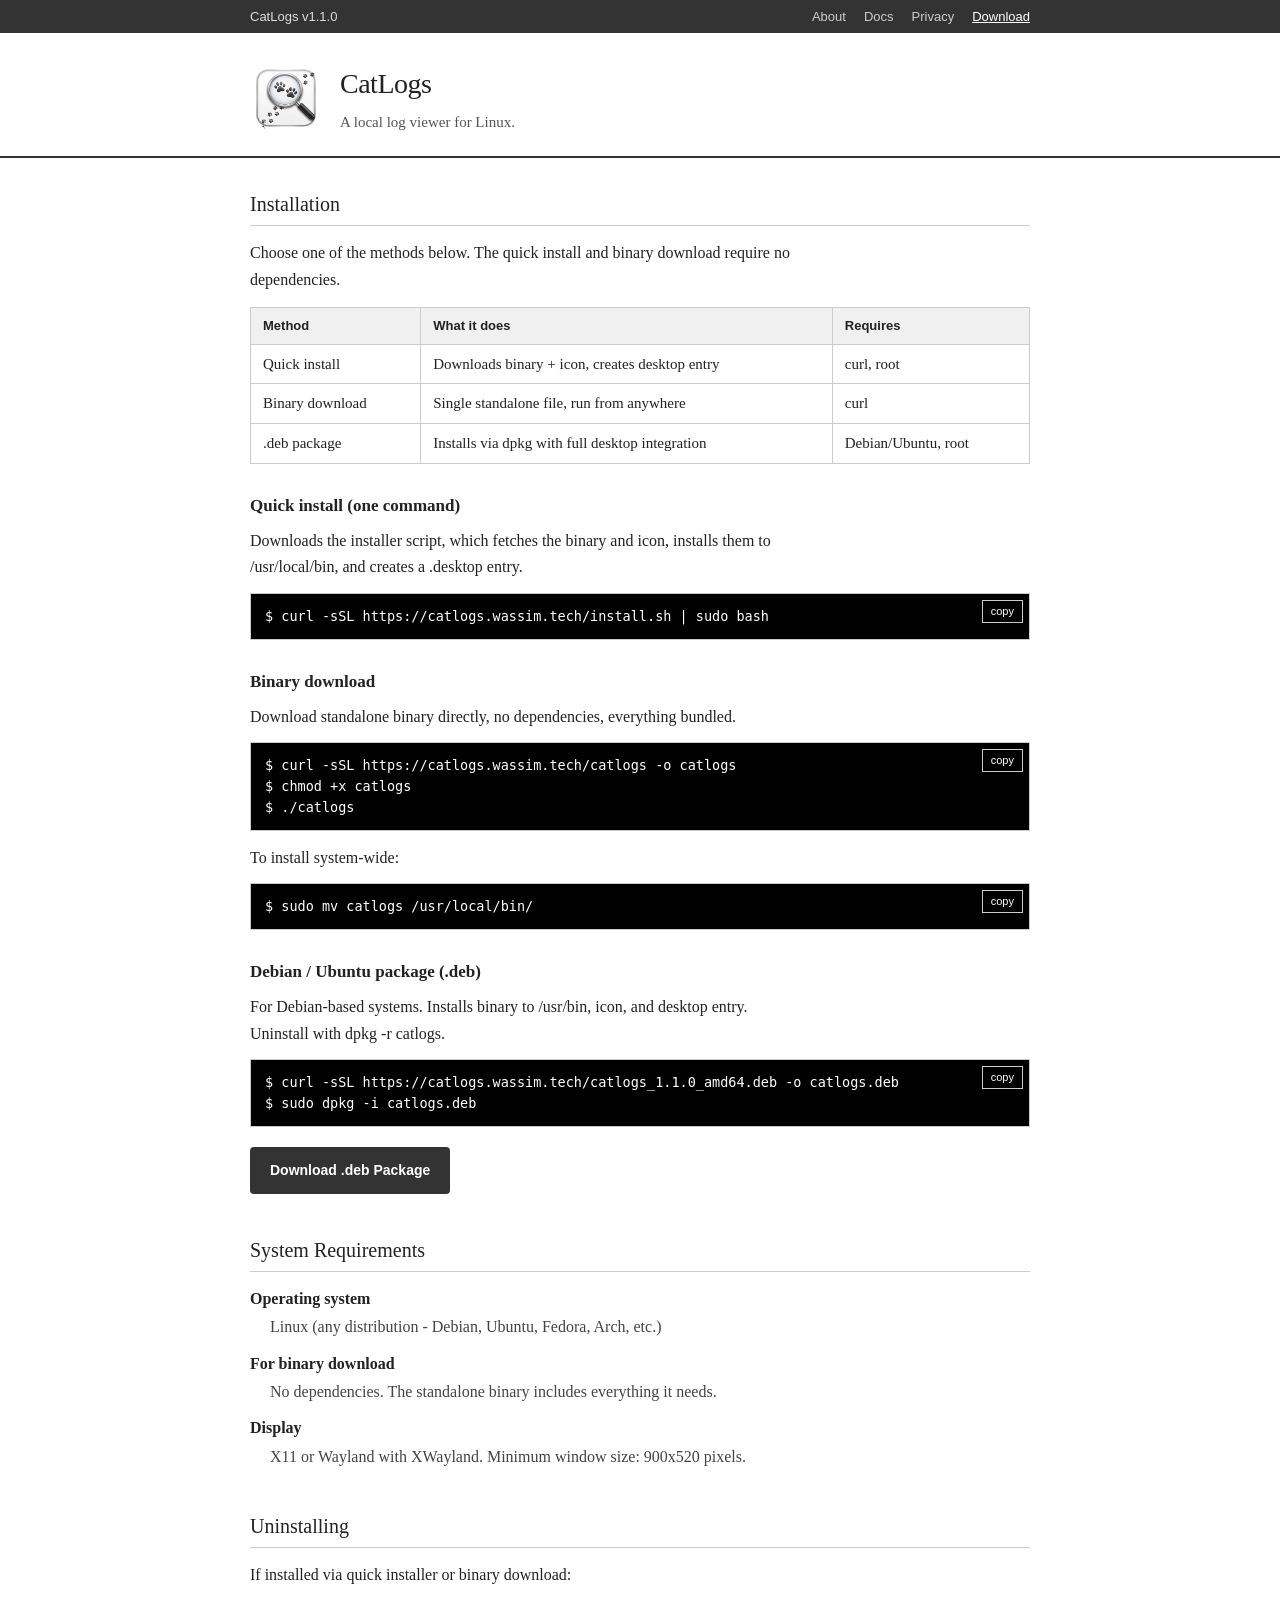
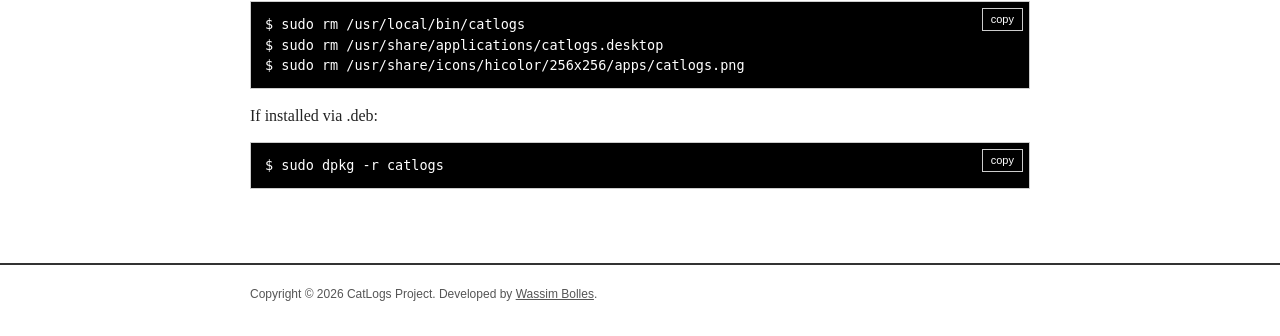
==== website/download.html @ 92e0ae26 "v1.1.0" ====
<!DOCTYPE html>
<html lang="en">
<head>
    <meta charset="UTF-8">
    <meta name="viewport" content="width=device-width, initial-scale=1.0">
    <title>CatLogs/Download</title>
    <link rel="icon" type="image/png" href="./icon/icon_256.png">
    <link rel="stylesheet" href="./assets/style.css">
    </head>
<body>

<div class="topbar">
    <div class="inner">
        <span>CatLogs v1.1.0</span>
        <div class="nav-links">
            <a href="./index.html">About</a>
            <a href="./features.html">Docs</a>
            <a href="./privacy.html">Privacy</a>
            <a href="./download.html" class="active">Download</a>
            <!--<a href="https://github.com/wmBolles">Source</a>-->
                    </div>
        <button class="nav-toggle" onclick="document.querySelector('.nav-links').classList.toggle('open')" aria-label="Menu">☰</button>
    </div>
</div>

<div class="header">
    <div class="inner">
        <img src="./icon/icon-removebg.png" alt="CatLogs icon" width="72" height="72">
        <div>
            <h1><a href="./index.html">CatLogs</a></h1>
            <p>A local log viewer for Linux.</p>
        </div>
    </div>
</div>

<div class="content">

<h2>Installation</h2>

<p>Choose one of the methods below. The quick install and binary download require no dependencies.</p>

<div class="table-wrapper">
<table class="methods">
    <thead>
        <tr>
            <th>Method</th>
            <th>What it does</th>
            <th>Requires</th>
        </tr>
    </thead>
    <tbody>
        <tr>
            <td>Quick install</td>
            <td>Downloads binary + icon, creates desktop entry</td>
            <td>curl, root</td>
        </tr>
        <tr>
            <td>Binary download</td>
            <td>Single standalone file, run from anywhere</td>
            <td>curl</td>
        </tr>
        <tr>
            <td>.deb package</td>
            <td>Installs via dpkg with full desktop integration</td>
            <td>Debian/Ubuntu, root</td>
        </tr>
    </tbody>
</table>
</div>

<h3>Quick install (one command)</h3>

<p>Downloads the installer script, which fetches the binary and icon, installs them to <code>/usr/local/bin</code>, and creates a <code>.desktop</code> entry.</p>

<pre><span class="copy-btn" onclick="copyCode(this, 'curl -sSL https://catlogs.wassim.tech/install.sh | sudo bash')">copy</span>$ curl -sSL https://catlogs.wassim.tech/install.sh | sudo bash</pre>

<h3>Binary download</h3>

<p>Download standalone binary directly, no dependencies, everything bundled.</p>

<pre><span class="copy-btn" onclick="copyCode(this, 'curl -sSL https://catlogs.wassim.tech/catlogs -o catlogs\nchmod +x catlogs\n./catlogs')">copy</span>$ curl -sSL https://catlogs.wassim.tech/catlogs -o catlogs
$ chmod +x catlogs
$ ./catlogs</pre>

<p>To install system-wide:</p>

<pre><span class="copy-btn" onclick="copyCode(this, 'sudo mv catlogs /usr/local/bin/')">copy</span>$ sudo mv catlogs /usr/local/bin/</pre>

<h3>Debian / Ubuntu package (.deb)</h3>

<p>For Debian-based systems. Installs binary to <code>/usr/bin</code>, icon, and desktop entry. Uninstall with <code>dpkg -r catlogs</code>.</p>

<pre><span class="copy-btn" onclick="copyCode(this, 'curl -sSL https://catlogs.wassim.tech/catlogs_1.1.0_amd64.deb -o catlogs.deb\nsudo dpkg -i catlogs.deb')">copy</span>$ curl -sSL https://catlogs.wassim.tech/catlogs_1.1.0_amd64.deb -o catlogs.deb
$ sudo dpkg -i catlogs.deb</pre>

<p style="margin-top: 20px;"><a href="./catlogs_1.1.0_amd64.deb" class="download-btn">Download .deb Package</a></p>

<h2>System Requirements</h2>

<dl>
    <dt>Operating system</dt>
    <dd>Linux (any distribution - Debian, Ubuntu, Fedora, Arch, etc.)</dd>

    <dt>For binary download</dt>
    <dd>No dependencies. The standalone binary includes everything it needs.</dd>

    <dt>Display</dt>
    <dd>X11 or Wayland with XWayland. Minimum window size: 900x520 pixels.</dd>
</dl>

<h2>Uninstalling</h2>

<p>If installed via quick installer or binary download:</p>

<pre><span class="copy-btn" onclick="copyCode(this, 'sudo rm /usr/local/bin/catlogs\nsudo rm /usr/share/applications/catlogs.desktop\nsudo rm /usr/share/icons/hicolor/256x256/apps/catlogs.png')">copy</span>$ sudo rm /usr/local/bin/catlogs
$ sudo rm /usr/share/applications/catlogs.desktop
$ sudo rm /usr/share/icons/hicolor/256x256/apps/catlogs.png</pre>

<p>If installed via .deb:</p>

<pre><span class="copy-btn" onclick="copyCode(this, 'sudo dpkg -r catlogs')">copy</span>$ sudo dpkg -r catlogs</pre>

</div>

<div class="footer">
    <div class="inner">
       <p>Copyright &copy; 2026 CatLogs Project. Developed by <a href="https://wassim.tech/">Wassim Bolles</a>.</p>
    </div>
</div>

<script>
function copyCode(btn, text) {
    navigator.clipboard.writeText(text).then(function() {
        btn.textContent = 'copied';
        btn.classList.add('copied');
        setTimeout(function() {
            btn.textContent = 'copy';
            btn.classList.remove('copied');
        }, 2000);
    }).catch(function() {
        var ta = document.createElement('textarea');
        ta.value = text;
        ta.style.position = 'fixed';
        ta.style.opacity = '0';
        document.body.appendChild(ta);
        ta.select();
        try {
            document.execCommand('copy');
            btn.textContent = 'copied';
            btn.classList.add('copied');
            setTimeout(function() {
                btn.textContent = 'copy';
                btn.classList.remove('copied');
            }, 2000);
        } catch(e) {}
        document.body.removeChild(ta);
    });
}
</script>


</body>

</html>
---- website/assets/style.css ----
:root {
    --bg: #ffffff;
    --bg-secondary: #f9f9f9;
    --fg: #222222;
    --fg-dim: #555555;
    --fg-link: #444444;
    --fg-link-hover: #000000;
    --topbar-bg: #333333;
    --topbar-fg: #dddddd;
    --topbar-link: #cccccc;
    --topbar-link-hover: #ffffff;
    --border: #cccccc;
    --border-strong: #333333;
    --code-bg: #000000;
    --code-fg: #ffffff;
    --highlight-bg: #f7f7f0;
    --btn-bg: #333333;
    --btn-fg: #ffffff;
    --btn-hover: #000000;
    --table-header-bg: #f0f0f0;
    --card-bg: #f9f9f9;
    --card-border: #cccccc;
    --dev-img-border: #cccccc;
    --copy-btn-hover-bg: #dddddd;
    --copy-btn-hover-fg: #222222;
}




body {
    font-family: Georgia, "Times New Roman", serif;
    background: var(--bg);
    color: var(--fg);
    margin: 0;
    padding: 0;
    line-height: 1.65;
    font-size: 16px;
    transition: background-color 0.3s, color 0.3s;
}

a { color: var(--fg-link); }
a:hover { color: var(--fg-link-hover); }

.topbar {
    background: var(--topbar-bg);
    color: var(--topbar-fg);
    font-family: Verdana, sans-serif;
    font-size: 13px;
    padding: 6px 0;
}
.topbar .inner {
    max-width: 780px;
    margin: 0 auto;
    padding: 0 20px;
    display: flex;
    justify-content: space-between;
    align-items: center;
}
.topbar a { color: var(--topbar-link); text-decoration: none; }
.topbar a:hover { color: var(--topbar-link-hover); text-decoration: underline; }
.topbar .nav-links { display: flex; gap: 18px; align-items: center; }
.topbar .nav-links a.active { color: var(--topbar-link-hover); text-decoration: underline; }

.theme-toggle {
    background: none;
    border: 1px solid var(--topbar-link);
    color: var(--topbar-link);
    cursor: pointer;
    padding: 2px 8px;
    border-radius: 4px;
    font-size: 13px;
    font-family: Verdana, sans-serif;
    transition: color 0.2s, border-color 0.2s;
}
.theme-toggle:hover {
    color: var(--topbar-link-hover);
    border-color: var(--topbar-link-hover);
}

.nav-toggle {
    display: none;
    background: none;
    border: none;
    color: var(--topbar-link);
    font-size: 22px;
    cursor: pointer;
    padding: 0 4px;
}

.header img.hero-icon {
    width: 270px;
    height: 270px;
    border-radius: 4px;
}

.header {
    border-bottom: 2px solid var(--border-strong);
    padding: 28px 0 22px;
}
.header .inner {
    max-width: 780px;
    margin: 0 auto;
    padding: 0 20px;
    display: flex;
    align-items: center;
    gap: 18px;
}
.header img {
    width: 72px;
    height: 72px;
    border-radius: 4px;
}
.header h1 {
    font-size: 28px;
    font-weight: normal;
    margin: 0;
    letter-spacing: -0.5px;
}
.header h1 a {
    color: inherit;
    text-decoration: none;
}
.header h1 a:hover {
    color: var(--fg-link-hover);
}
.header p {
    margin: 2px 0 0;
    color: var(--fg-dim);
    font-size: 15px;
}

.content {
    max-width: 780px;
    margin: 0 auto;
    padding: 30px 20px 60px;
}

h2 {
    font-size: 20px;
    font-weight: normal;
    border-bottom: 1px solid var(--border);
    padding-bottom: 4px;
    margin: 40px 0 14px;
}
h2:first-child { margin-top: 0; }

h3 {
    font-size: 17px;
    font-weight: bold;
    margin: 28px 0 8px;
}

p { margin: 0 0 12px; max-width: 68ch; }

ul { margin: 0 0 14px; padding-left: 24px; }
li { margin-bottom: 4px; }

.screenshot {
    margin: 20px 0 30px;
    text-align: center;
}
.screenshot img {
    max-width: 100%;
    border: 1px solid var(--border);
}
.screenshot .caption {
    font-size: 13px;
    color: var(--fg-dim);
    margin-top: 6px;
    font-style: italic;
}

pre {
    background: var(--code-bg);
    border: 1px solid var(--border);
    padding: 12px 14px;
    font-family: "DejaVu Sans Mono", "Courier New", monospace;
    font-size: 13.5px;
    line-height: 1.55;
    overflow-x: auto;
    margin: 8px 0 14px;
    position: relative;
    color: var(--code-fg);
}
pre .copy-btn {
    position: absolute;
    top: 6px;
    right: 6px;
    background: var(--code-bg);
    border: 1px solid var(--border);
    color: var(--code-fg);
    padding: 2px 8px;
    font-size: 11px;
    font-family: Verdana, sans-serif;
    cursor: pointer;
}
pre .copy-btn:hover { background: var(--copy-btn-hover-bg); color: var(--copy-btn-hover-fg); }
pre .copy-btn.copied { color: #060; }
code { font-family: inherit; }

table.methods {
    width: 100%;
    border-collapse: collapse;
    margin: 14px 0 20px;
    font-size: 15px;
}
table.methods th,
table.methods td {
    text-align: left;
    padding: 7px 12px;
    border: 1px solid var(--border);
    vertical-align: top;
}
table.methods th {
    background: var(--table-header-bg);
    font-weight: bold;
    font-family: Verdana, sans-serif;
    font-size: 13px;
}

dl { margin: 0 0 14px; }
dt { font-weight: bold; margin: 10px 0 2px; }
dd { margin: 0 0 0 20px; color: var(--fg-link); }

.footer {
    border-top: 2px solid var(--border-strong);
    padding: 20px 0;
    font-family: Verdana, sans-serif;
    font-size: 12px;
    color: var(--fg-dim);
}
.footer .inner {
    max-width: 780px;
    margin: 0 auto;
    padding: 0 20px;
}
.footer a { color: var(--fg-dim); }

.privacy-highlight {
    background: var(--highlight-bg);
    border-left: 3px solid var(--border-strong);
    padding: 14px 18px;
    margin: 16px 0 20px;
    font-size: 15px;
}

.feature-grid {
    display: grid;
    grid-template-columns: 1fr 1fr;
    gap: 20px;
    margin: 20px 0 30px;
}
.feature-card {
    background: var(--card-bg);
    border: 1px solid var(--card-border);
    padding: 16px 18px;
}
.feature-card h3 {
    margin: 0 0 6px;
    font-size: 16px;
}
.feature-card p {
    margin: 0;
    font-size: 14px;
    color: var(--fg-link);
}

.download-btn {
    display: inline-block;
    padding: 12px 20px;
    background: var(--btn-bg);
    color: var(--btn-fg) !important;
    text-decoration: none !important;
    border-radius: 4px;
    font-weight: bold;
    font-family: Verdana, sans-serif;
    font-size: 14px;
    transition: background 0.2s;
}
.download-btn:hover {
    background: var(--btn-hover);
}

.developer-profile {
    display: flex;
    align-items: center;
    gap: 20px;
    margin: 20px 0 30px;
    padding: 20px;
    background: var(--bg-secondary);
    border: 1px solid var(--border);
    border-radius: 6px;
}
.developer-profile img {
    width: 80px;
    height: 80px;
    border-radius: 50%;
    object-fit: cover;
    border: 2px solid var(--dev-img-border);
}
.developer-profile .developer-info h3 {
    margin: 0 0 5px 0;
    font-size: 18px;
}
.developer-profile .developer-info p {
    margin: 0 0 10px 0;
    font-size: 14px;
    color: var(--fg-dim);
}
.developer-profile .developer-links a {
    display: inline-block;
    margin-right: 15px;
    font-size: 14px;
    font-family: Verdana, sans-serif;
    color: var(--fg-link);
    text-decoration: none;
    border-bottom: 1px solid var(--fg-dim);
}
.developer-profile .developer-links a:hover {
    color: var(--fg-link-hover);
    border-bottom-color: var(--fg-link-hover);
}

@media (max-width: 900px) {
    .feature-grid {
        grid-template-columns: 1fr 1fr;
    }
}

@media (max-width: 600px) {
    .nav-toggle { display: block; }
    .topbar .nav-links { display: none; flex-direction: column; width: 100%; position: absolute; top: 100%; left: 0; background: var(--topbar-bg); padding: 10px; box-sizing: border-box; align-items: flex-start; z-index: 100; border-top: 1px solid var(--border-strong); }
    .topbar .inner { position: relative; }
    .topbar .nav-links.open { display: flex; }
    .header h1 { font-size: 22px; }
    .header img { width: 52px; height: 52px; }
    .header img.hero-icon { width: 52px; height: 52px; }
    .header .inner { flex-wrap: wrap; }
    .developer-profile { flex-wrap: wrap; justify-content: center; text-align: center; }
    .table-wrapper { overflow-x: auto; }
    pre { font-size: 12px; }
    .feature-grid { grid-template-columns: 1fr; }
}
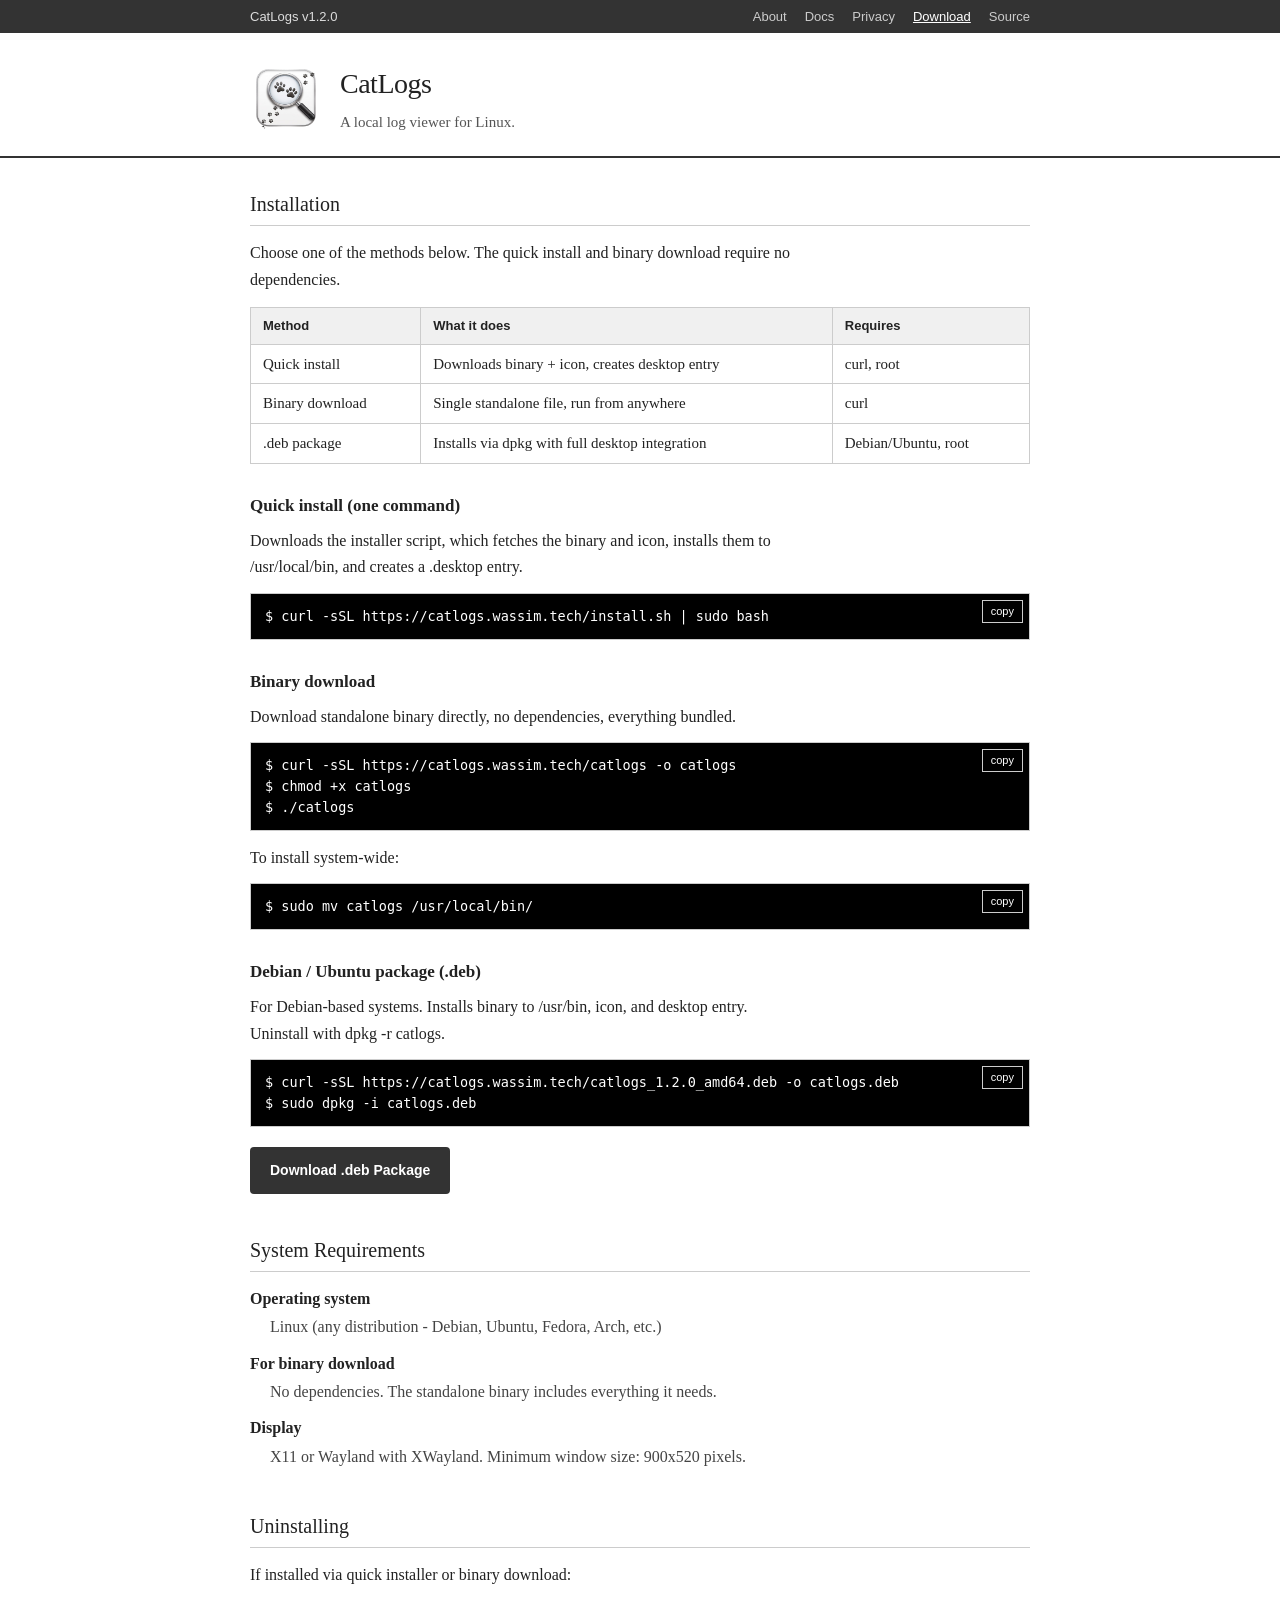
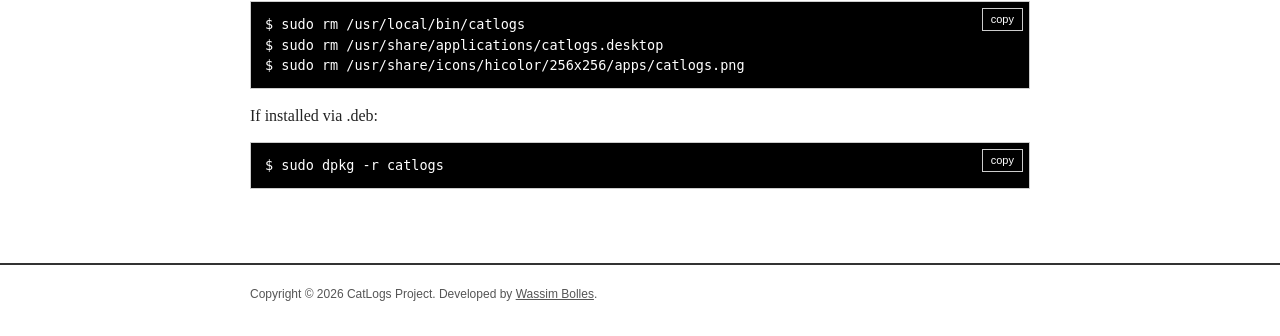
==== commit 538f34d2: "feat: release v1.2.0 — process monitor, scanner, session history, and website refresh" ====
--- a/website/download.html
+++ b/website/download.html
@@ -11,14 +11,14 @@
 
 <div class="topbar">
     <div class="inner">
-        <span>CatLogs v1.1.0</span>
+        <span>CatLogs v1.2.0</span>
         <div class="nav-links">
             <a href="./index.html">About</a>
             <a href="./features.html">Docs</a>
             <a href="./privacy.html">Privacy</a>
             <a href="./download.html" class="active">Download</a>
-            <!--<a href="https://github.com/wmBolles">Source</a>-->
-                    </div>
+            <a href="https://github.com/wmBolles/Catlogs">Source</a>
+        </div>
         <button class="nav-toggle" onclick="document.querySelector('.nav-links').classList.toggle('open')" aria-label="Menu">☰</button>
     </div>
 </div>
@@ -90,10 +90,10 @@
 
 <p>For Debian-based systems. Installs binary to <code>/usr/bin</code>, icon, and desktop entry. Uninstall with <code>dpkg -r catlogs</code>.</p>
 
-<pre><span class="copy-btn" onclick="copyCode(this, 'curl -sSL https://catlogs.wassim.tech/catlogs_1.1.0_amd64.deb -o catlogs.deb\nsudo dpkg -i catlogs.deb')">copy</span>$ curl -sSL https://catlogs.wassim.tech/catlogs_1.1.0_amd64.deb -o catlogs.deb
+<pre><span class="copy-btn" onclick="copyCode(this, 'curl -sSL https://catlogs.wassim.tech/catlogs_1.2.0_amd64.deb -o catlogs.deb\nsudo dpkg -i catlogs.deb')">copy</span>$ curl -sSL https://catlogs.wassim.tech/catlogs_1.2.0_amd64.deb -o catlogs.deb
 $ sudo dpkg -i catlogs.deb</pre>
 
-<p style="margin-top: 20px;"><a href="./catlogs_1.1.0_amd64.deb" class="download-btn">Download .deb Package</a></p>
+<p style="margin-top: 20px;"><a href="./catlogs_1.2.0_amd64.deb" class="download-btn">Download .deb Package</a></p>
 
 <h2>System Requirements</h2>
 
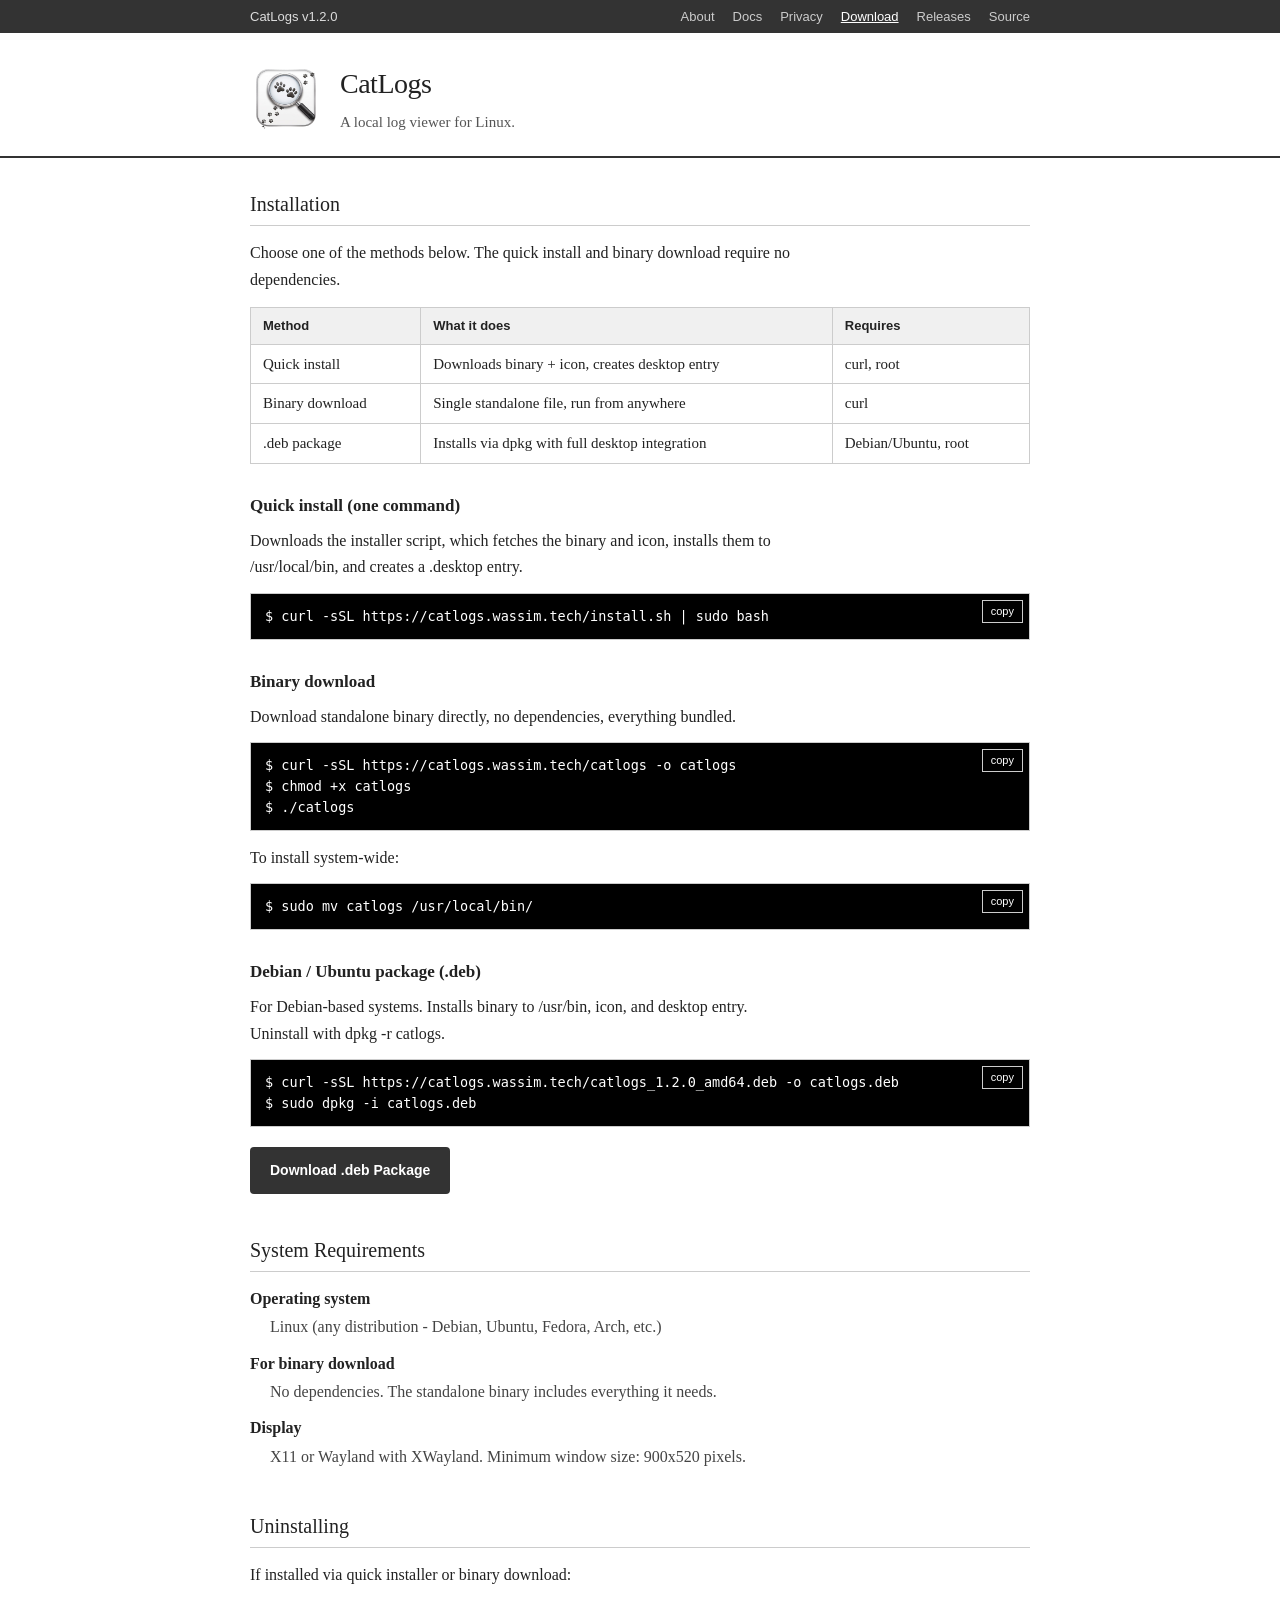
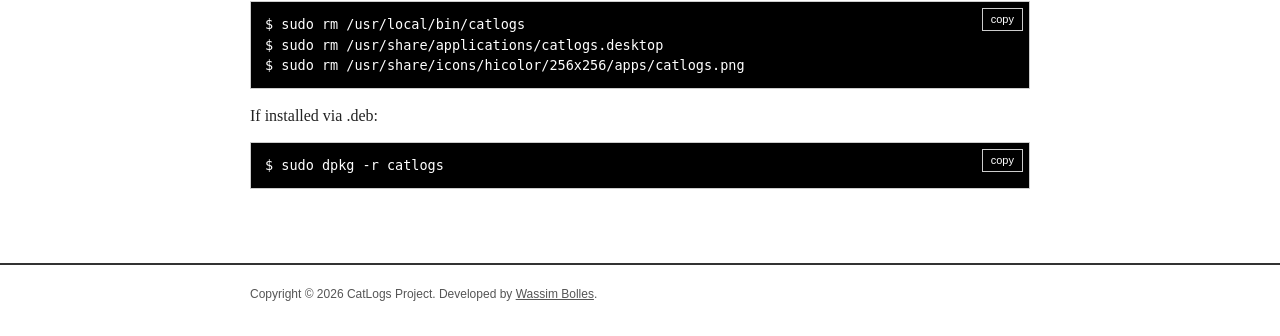
==== commit db2510b4: "adding releases page <https://catlogs.wassim.tech/releases.html>" ====
--- a/website/download.html
+++ b/website/download.html
@@ -17,6 +17,7 @@
             <a href="./features.html">Docs</a>
             <a href="./privacy.html">Privacy</a>
             <a href="./download.html" class="active">Download</a>
+            <a href="./releases.html">Releases</a>
             <a href="https://github.com/wmBolles/Catlogs">Source</a>
         </div>
         <button class="nav-toggle" onclick="document.querySelector('.nav-links').classList.toggle('open')" aria-label="Menu">☰</button>
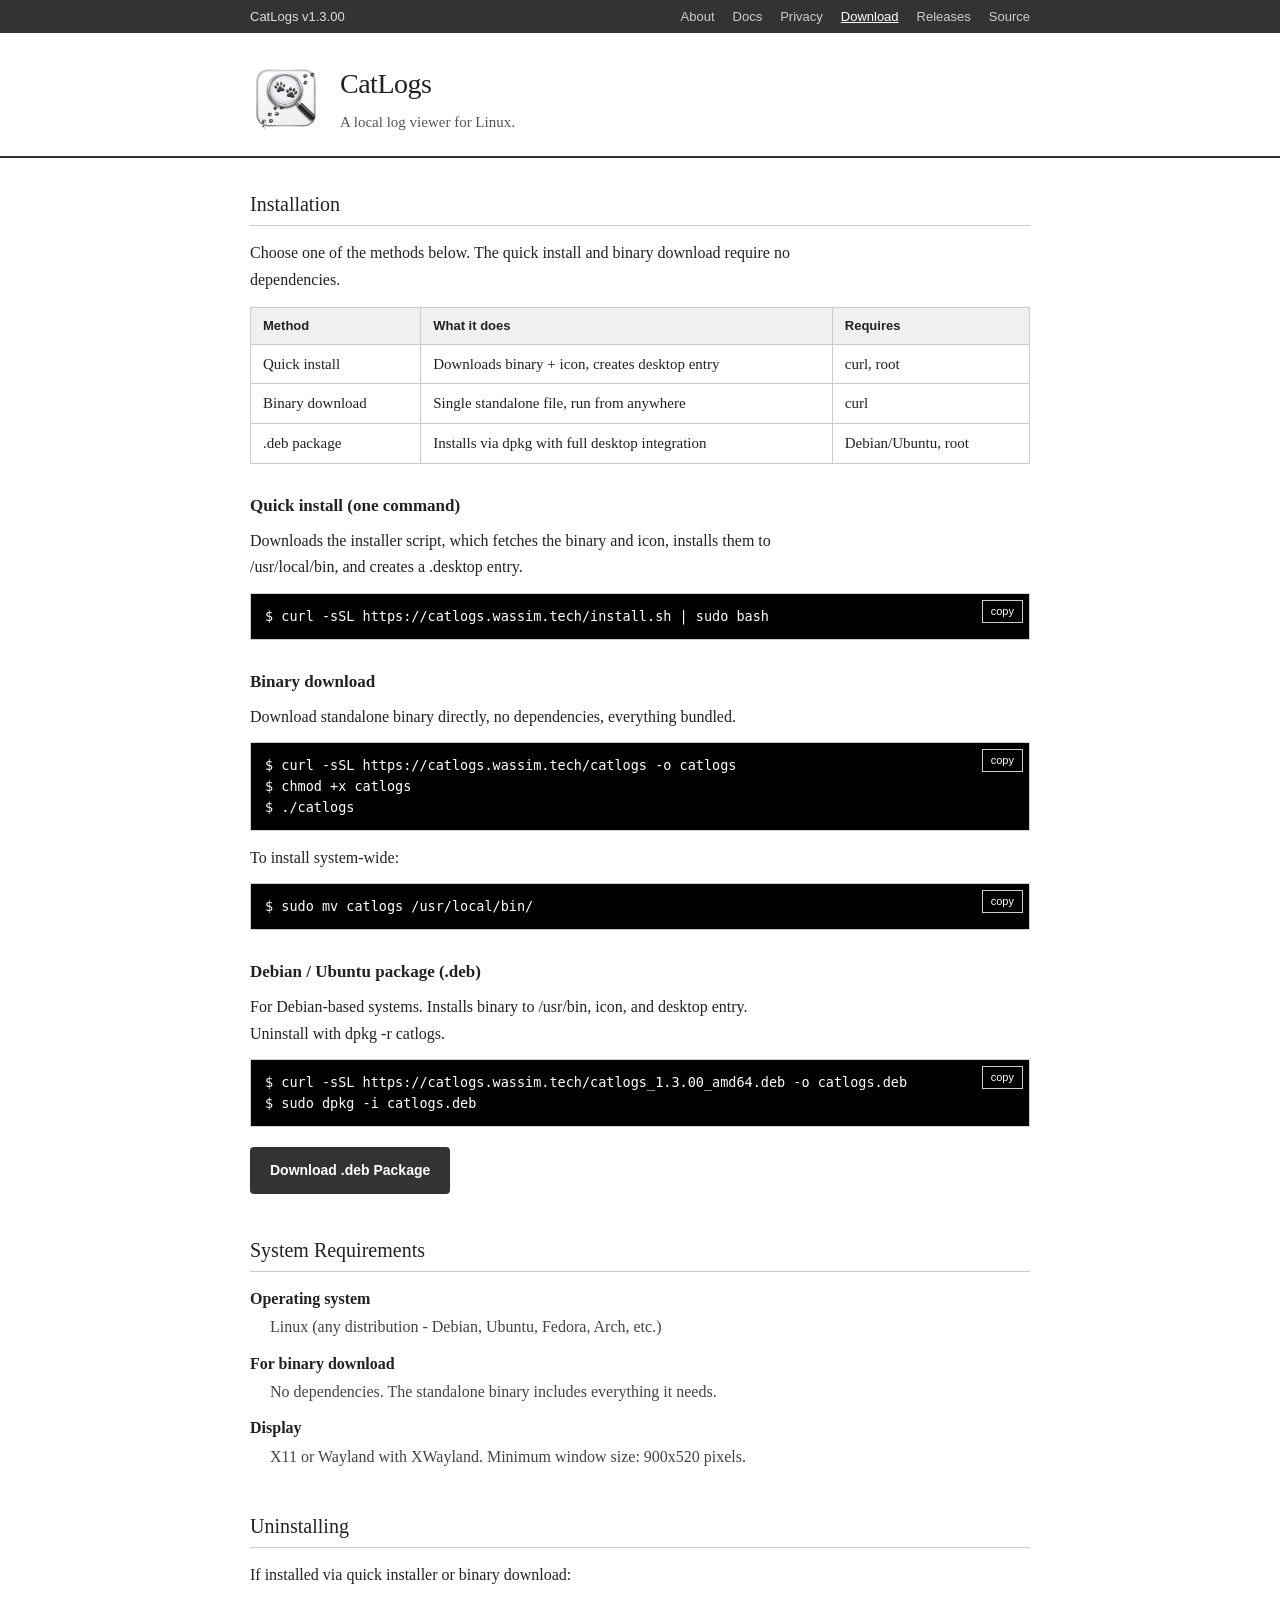
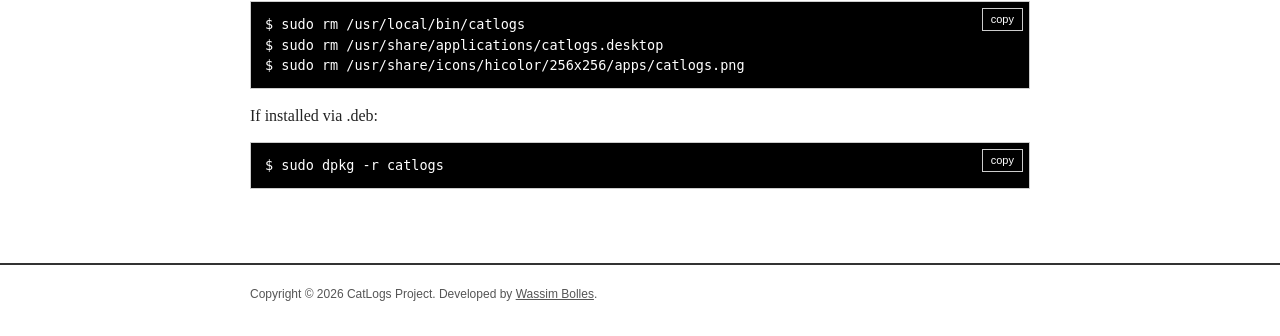
==== commit 6cf3ef28: "release: v1.3.00" ====
--- a/website/download.html
+++ b/website/download.html
@@ -11,7 +11,7 @@
 
 <div class="topbar">
     <div class="inner">
-        <span>CatLogs v1.2.0</span>
+        <span>CatLogs v1.3.00</span>
         <div class="nav-links">
             <a href="./index.html">About</a>
             <a href="./features.html">Docs</a>
@@ -91,10 +91,10 @@
 
 <p>For Debian-based systems. Installs binary to <code>/usr/bin</code>, icon, and desktop entry. Uninstall with <code>dpkg -r catlogs</code>.</p>
 
-<pre><span class="copy-btn" onclick="copyCode(this, 'curl -sSL https://catlogs.wassim.tech/catlogs_1.2.0_amd64.deb -o catlogs.deb\nsudo dpkg -i catlogs.deb')">copy</span>$ curl -sSL https://catlogs.wassim.tech/catlogs_1.2.0_amd64.deb -o catlogs.deb
+<pre><span class="copy-btn" onclick="copyCode(this, 'curl -sSL https://catlogs.wassim.tech/catlogs_1.3.00_amd64.deb -o catlogs.deb\nsudo dpkg -i catlogs.deb')">copy</span>$ curl -sSL https://catlogs.wassim.tech/catlogs_1.3.00_amd64.deb -o catlogs.deb
 $ sudo dpkg -i catlogs.deb</pre>
 
-<p style="margin-top: 20px;"><a href="./catlogs_1.2.0_amd64.deb" class="download-btn">Download .deb Package</a></p>
+<p style="margin-top: 20px;"><a href="./catlogs_1.3.00_amd64.deb" class="download-btn">Download .deb Package</a></p>
 
 <h2>System Requirements</h2>
 
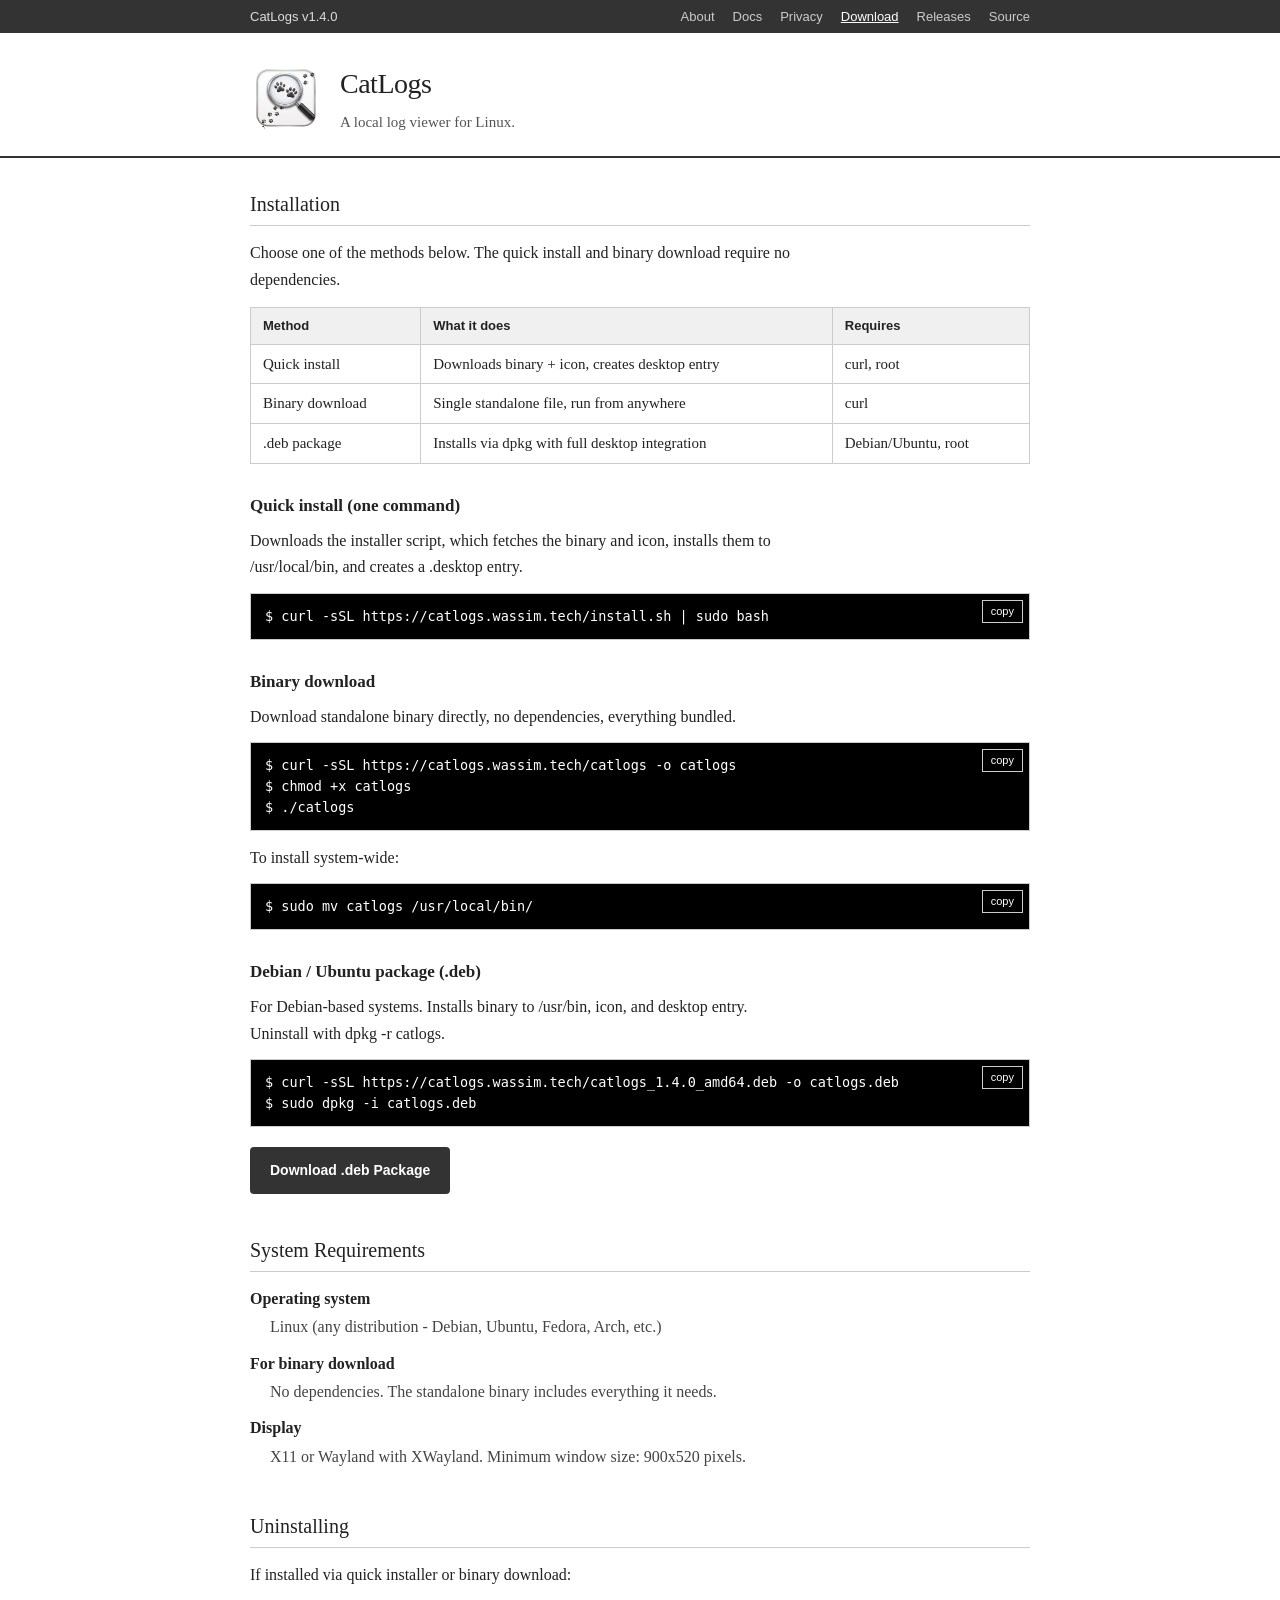
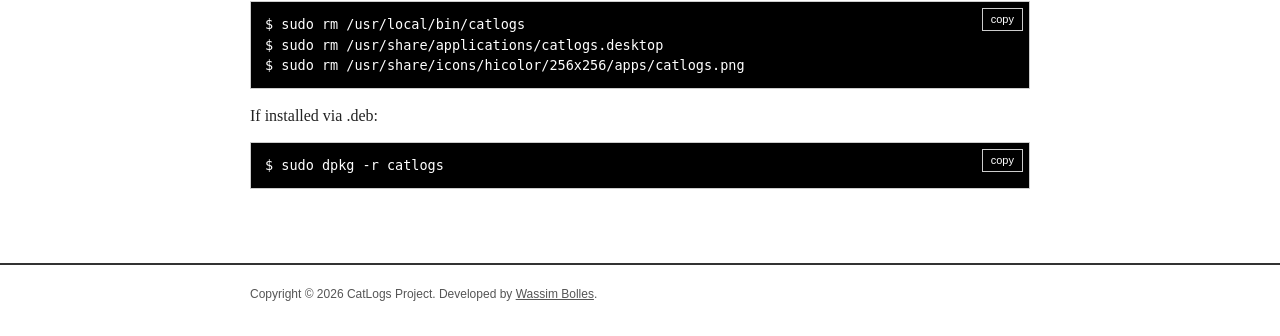
==== commit 5dba9394: "release: v1.4.0" ====
--- a/website/download.html
+++ b/website/download.html
@@ -11,7 +11,7 @@
 
 <div class="topbar">
     <div class="inner">
-        <span>CatLogs v1.3.00</span>
+        <span>CatLogs v1.4.0</span>
         <div class="nav-links">
             <a href="./index.html">About</a>
             <a href="./features.html">Docs</a>
@@ -91,10 +91,10 @@
 
 <p>For Debian-based systems. Installs binary to <code>/usr/bin</code>, icon, and desktop entry. Uninstall with <code>dpkg -r catlogs</code>.</p>
 
-<pre><span class="copy-btn" onclick="copyCode(this, 'curl -sSL https://catlogs.wassim.tech/catlogs_1.3.00_amd64.deb -o catlogs.deb\nsudo dpkg -i catlogs.deb')">copy</span>$ curl -sSL https://catlogs.wassim.tech/catlogs_1.3.00_amd64.deb -o catlogs.deb
+<pre><span class="copy-btn" onclick="copyCode(this, 'curl -sSL https://catlogs.wassim.tech/catlogs_1.4.0_amd64.deb -o catlogs.deb\nsudo dpkg -i catlogs.deb')">copy</span>$ curl -sSL https://catlogs.wassim.tech/catlogs_1.4.0_amd64.deb -o catlogs.deb
 $ sudo dpkg -i catlogs.deb</pre>
 
-<p style="margin-top: 20px;"><a href="./catlogs_1.3.00_amd64.deb" class="download-btn">Download .deb Package</a></p>
+<p style="margin-top: 20px;"><a href="./catlogs_1.4.0_amd64.deb" class="download-btn">Download .deb Package</a></p>
 
 <h2>System Requirements</h2>
 
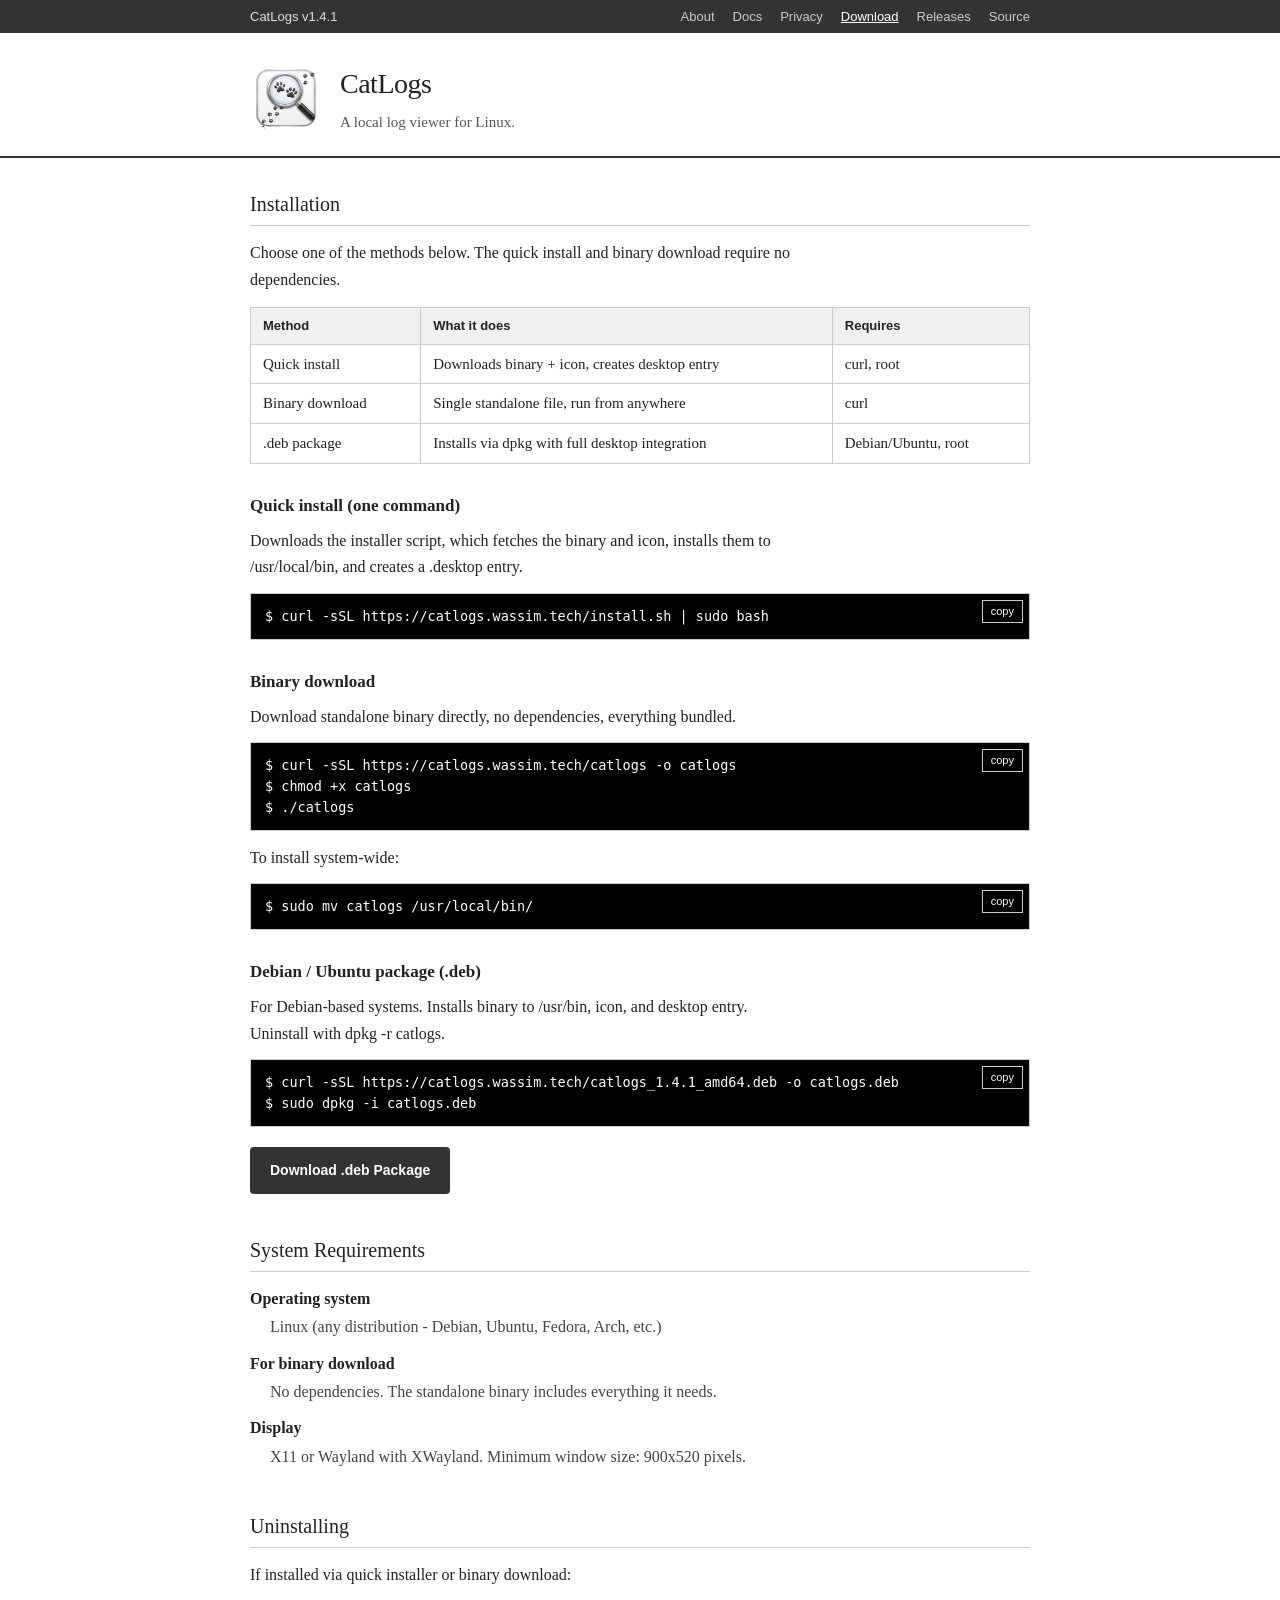
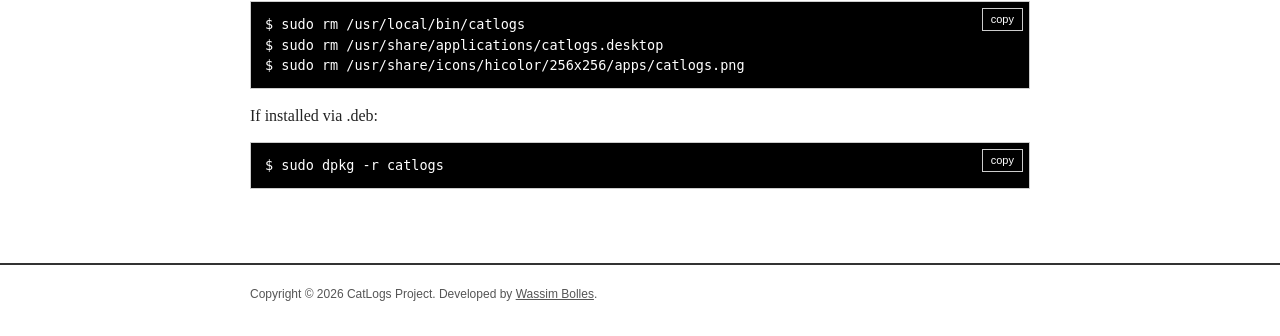
==== commit 5e2d6b58: "release: v1.4.1" ====
--- a/website/download.html
+++ b/website/download.html
@@ -11,7 +11,7 @@
 
 <div class="topbar">
     <div class="inner">
-        <span>CatLogs v1.4.0</span>
+        <span>CatLogs v1.4.1</span>
         <div class="nav-links">
             <a href="./index.html">About</a>
             <a href="./features.html">Docs</a>
@@ -91,10 +91,10 @@
 
 <p>For Debian-based systems. Installs binary to <code>/usr/bin</code>, icon, and desktop entry. Uninstall with <code>dpkg -r catlogs</code>.</p>
 
-<pre><span class="copy-btn" onclick="copyCode(this, 'curl -sSL https://catlogs.wassim.tech/catlogs_1.4.0_amd64.deb -o catlogs.deb\nsudo dpkg -i catlogs.deb')">copy</span>$ curl -sSL https://catlogs.wassim.tech/catlogs_1.4.0_amd64.deb -o catlogs.deb
+<pre><span class="copy-btn" onclick="copyCode(this, 'curl -sSL https://catlogs.wassim.tech/catlogs_1.4.1_amd64.deb -o catlogs.deb\nsudo dpkg -i catlogs.deb')">copy</span>$ curl -sSL https://catlogs.wassim.tech/catlogs_1.4.1_amd64.deb -o catlogs.deb
 $ sudo dpkg -i catlogs.deb</pre>
 
-<p style="margin-top: 20px;"><a href="./catlogs_1.4.0_amd64.deb" class="download-btn">Download .deb Package</a></p>
+<p style="margin-top: 20px;"><a href="./catlogs_1.4.1_amd64.deb" class="download-btn">Download .deb Package</a></p>
 
 <h2>System Requirements</h2>
 
